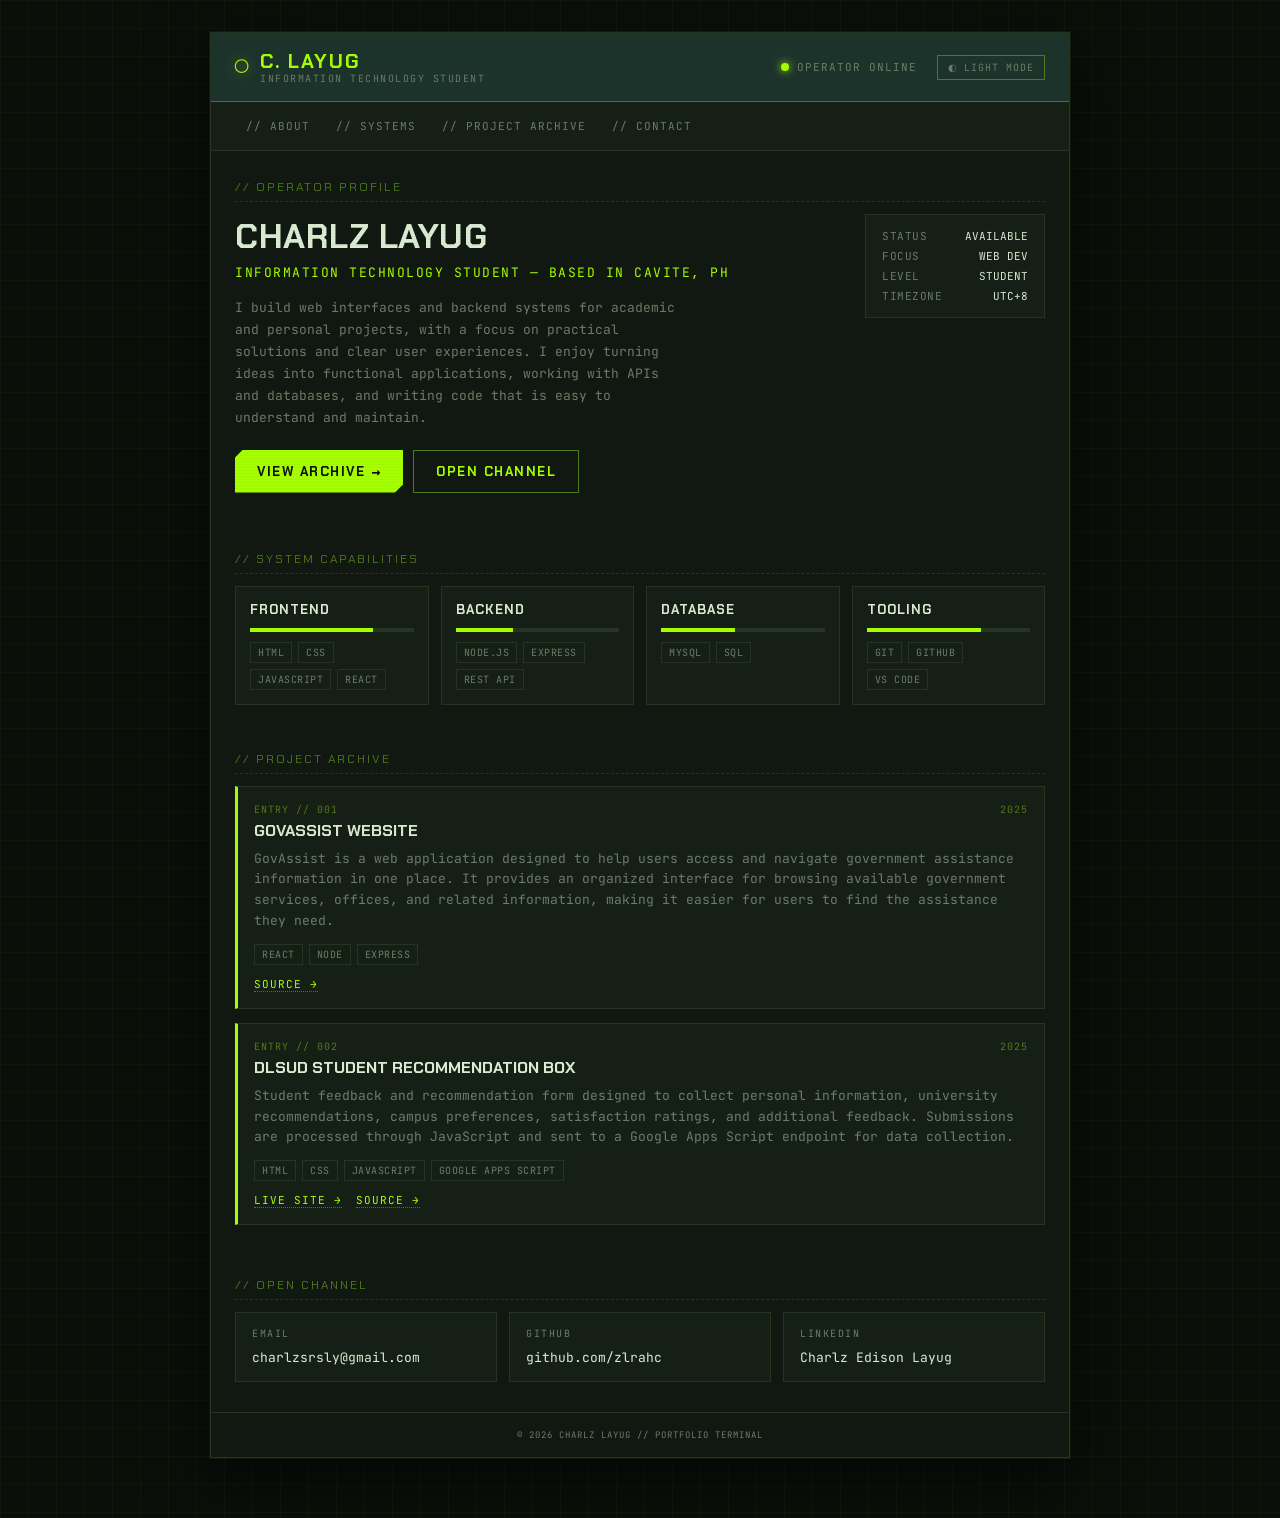
==== Layug-Charlz/index.html @ 7a774f11 "Add portfolio HTML, CSS, and JavaScript" ====
<!DOCTYPE html>
<html lang="en">

<head>
    <meta charset="UTF-8">
    <title>OPERATOR FILE // Portfolio Terminal</title>
    <meta name="viewport" content="width=device-width, initial-scale=1.0">
    <link rel="preconnect" href="https://fonts.googleapis.com">
    <link
        href="https://fonts.googleapis.com/css2?family=Chakra+Petch:wght@500;600;700&family=JetBrains+Mono:wght@400;500;700&display=swap"
        rel="stylesheet">
    <link rel="stylesheet" href="style.css">
</head>

<body>
    <div class="crt-overlay"></div>

    <div class="terminal">
        <!-- ================= HEADER ================= -->
        <header class="corp-bar">
            <div class="corp-id">
                <span class="corp-mark">&#9711;</span>
                <div class="corp-name-block">
                    <span class="corp-name">C. LAYUG</span>
                    <span class="corp-tagline">INFORMATION TECHNOLOGY STUDENT</span>
                </div>
            </div>
            <div class="corp-status">
                <span class="status-dot"></span>
                OPERATOR ONLINE
                <button type="button" id="themeToggle" class="theme-toggle" aria-pressed="false">
                    <span class="theme-toggle-icon">&#9680;</span>
                    <span class="theme-toggle-label">LIGHT MODE</span>
                </button>
            </div>
        </header>

        <nav class="corp-nav">
            <a href="#about">// ABOUT</a>
            <a href="#systems">// SYSTEMS</a>
            <a href="#archive">// PROJECT ARCHIVE</a>
            <a href="#contact">// CONTACT</a>
        </nav>

        <!-- ================= HERO ================= -->
        <section class="panel hero-section" id="about">
            <div class="module-label">// OPERATOR PROFILE</div>
            <div class="hero-grid">
                <div>
                    <h1 class="hero-name">CHARLZ LAYUG</h1>
                    <p class="hero-role">INFORMATION TECHNOLOGY STUDENT &mdash; BASED IN CAVITE, PH</p>
                    <p class="hero-bio">
                        I build web interfaces and backend systems for academic and personal 
                        projects, with a focus on practical solutions and clear user experiences. 
                        I enjoy turning ideas into functional applications, working with APIs 
                        and databases, and writing code that is easy to understand and maintain.
                    </p>
                    <div class="hero-actions">
                        <a class="btn" href="#archive">VIEW ARCHIVE &#8594;</a>
                        <a class="btn btn-ghost" href="#contact">OPEN CHANNEL</a>
                    </div>
                </div>
                <div class="hero-clearance">
                    <dl>
                        <dt>STATUS</dt>
                        <dd>AVAILABLE</dd>
                        <dt>FOCUS</dt>
                        <dd>WEB DEV</dd>
                        <dt>LEVEL</dt>
                        <dd>STUDENT</dd>
                        <dt>TIMEZONE</dt>
                        <dd>UTC+8</dd>
                    </dl>
                </div>
            </div>
        </section>

        <!-- ================= SKILLS / SYSTEMS ================= -->
        <section class="panel" id="systems">
            <div class="module-label">// SYSTEM CAPABILITIES</div>
            <div class="skills-grid">
                <div class="skill-card">
                    <h3>FRONTEND</h3>
                    <div class="skill-bar-track">
                        <div class="skill-bar-fill" style="width: 75%;"></div>
                    </div>
                    <div class="skill-tags">
                        <span class="tag">HTML</span>
                        <span class="tag">CSS</span>
                        <span class="tag">JAVASCRIPT</span>
                        <span class="tag">REACT</span>
                    </div>
                </div>

                <div class="skill-card">
                    <h3>BACKEND</h3>
                    <div class="skill-bar-track">
                        <div class="skill-bar-fill" style="width: 35%;"></div>
                    </div>
                    <div class="skill-tags">
                        <span class="tag">NODE.JS</span>
                        <span class="tag">EXPRESS</span>
                        <span class="tag">REST API</span>
                    </div>
                </div>

                <div class="skill-card">
                    <h3>DATABASE</h3>
                    <div class="skill-bar-track">
                        <div class="skill-bar-fill" style="width: 45%;"></div>
                    </div>
                    <div class="skill-tags">
                        <span class="tag">MYSQL</span>
                        <span class="tag">SQL</span>
                    </div>
                </div>

                <div class="skill-card">
                    <h3>TOOLING</h3>
                    <div class="skill-bar-track">
                        <div class="skill-bar-fill" style="width: 70%;"></div>
                    </div>
                    <div class="skill-tags">
                        <span class="tag">GIT</span>
                        <span class="tag">GITHUB</span>
                        <span class="tag">VS CODE</span>
                    </div>
                </div>
            </div>
        </section>

        <!-- ================= PROJECT ARCHIVE ================= -->
        <section class="panel archive-module" id="archive">
            <div class="module-label">// PROJECT ARCHIVE</div>
            <div class="specimen-list">
                <article class="specimen">
                    <div class="specimen-head">
                        <span class="specimen-id">ENTRY // 001</span>
                        <span class="specimen-id">2025</span>
                    </div>
                    <h3>GOVASSIST WEBSITE</h3>
                    <p>GovAssist is a web application designed to help users access and 
                        navigate government assistance information in one place. 
                        It provides an organized interface for browsing available government 
                        services, offices, and related information, making it easier for 
                        users to find the assistance they need.</p>
                    <div class="specimen-meta">
                        <span class="tag">REACT</span>
                        <span class="tag">NODE</span>
                        <span class="tag">EXPRESS</span>
                    </div>
                    <div class="specimen-links">
                        <a href="https://github.com/zlrahc/government-assistance-website">SOURCE &#8594;</a>
                    </div>
                </article>

                <article class="specimen">
                    <div class="specimen-head">
                        <span class="specimen-id">ENTRY // 002</span>
                        <span class="specimen-id">2025</span>
                    </div>

                    <h3>DLSUD STUDENT RECOMMENDATION BOX</h3>

                    <p>Student feedback and recommendation form designed to collect
                        personal information, university recommendations, campus preferences,
                        satisfaction ratings, and additional feedback. Submissions are
                        processed through JavaScript and sent to a Google Apps Script endpoint
                        for data collection.</p>

                    <div class="specimen-meta">
                        <span class="tag">HTML</span>
                        <span class="tag">CSS</span>
                        <span class="tag">JAVASCRIPT</span>
                        <span class="tag">GOOGLE APPS SCRIPT</span>
                    </div>

                    <div class="specimen-links">
                        <a href="https://zlrahc.github.io/survey-form/">LIVE SITE &#8594;</a>
                        <a href="https://github.com/zlrahc/survey-form">SOURCE &#8594;</a>
                    </div>
                </article>
            </div>
        </section>

        <!-- ================= CONTACT ================= -->
        <section class="panel contact-module" id="contact">
            <div class="module-label">// OPEN CHANNEL</div>
            <div class="contact-grid">
                <div class="contact-card">
                    <span class="label">EMAIL</span>
                    <a href="mailto:charlzsrsly@gmail.com">charlzsrsly@gmail.com</a>
                </div>
                <div class="contact-card">
                    <span class="label">GITHUB</span>
                    <a href="https://github.com/zlrahc">github.com/zlrahc</a>
                </div>
                <div class="contact-card">
                    <span class="label">LINKEDIN</span>
                    <a href="https://linkedin.com/in/charlz-edison-layug-2a43813b9/">Charlz Edison Layug</a>
                </div>
            </div>
        </section>

        <!-- ================= FOOTER ================= -->
        <footer class="corp-footer">
            &#169; 2026 CHARLZ LAYUG // PORTFOLIO TERMINAL
        </footer>
    </div>
    <script src="script.js"></script>
</body>

</html>
---- Layug-Charlz/style.css ----
/* ================= COLOR VARIABLES & THEMES ================= */
        :root {
            --bt-black: #0a0f0a;
            --bt-panel: #111811;
            --bt-panel-alt: #161f15;
            --bt-green: #a6ff00;
            --bt-green-dim: #4f7a1a;
            --bt-teal: #1c332c;
            --bt-text: #d9ecd2;
            --bt-muted: #6b7d68;
            --bt-danger: #ff4d4d;
            --bt-border: #263422;
            --bt-overlay-alpha: 0.5;
        }

        :root[data-theme="light"] {
            --bt-black: #eef4ea;
            --bt-panel: #ffffff;
            --bt-panel-alt: #f4f8f0;
            --bt-green: #5c9a00;
            --bt-green-dim: #86b842;
            --bt-teal: #dceee0;
            --bt-text: #1c261a;
            --bt-muted: #6b7d68;
            --bt-danger: #d63b3b;
            --bt-border: #cfe0c8;
            --bt-overlay-alpha: 0.03;
        }

        * { box-sizing: border-box; }

        body {
            margin: 0;
            padding: 32px 16px 60px;
            background:
                linear-gradient(rgba(166, 255, 0, 0.035) 1px, transparent 1px),
                linear-gradient(90deg, rgba(166, 255, 0, 0.035) 1px, transparent 1px),
                var(--bt-black);
            background-size: 28px 28px, 28px 28px, auto;
            color: var(--bt-text);
            font-family: 'JetBrains Mono', monospace;
            min-height: 100vh;
        }

        .crt-overlay {
            position: fixed;
            inset: 0;
            pointer-events: none;
            z-index: 50;
            background: repeating-linear-gradient(to bottom, rgba(0,0,0,0) 0px, rgba(0,0,0,0) 2px, rgba(0,0,0,0.12) 3px);
            mix-blend-mode: multiply;
            opacity: var(--bt-overlay-alpha);
            transition: opacity 0.2s ease;
        }

        .terminal {
            max-width: 860px;
            margin: 0 auto;
            border: 1px solid var(--bt-border);
            background: var(--bt-panel);
            box-shadow: 0 0 0 1px rgba(166, 255, 0, 0.06), 0 20px 60px rgba(0, 0, 0, 0.6);
            transition: background-color 0.2s ease, border-color 0.2s ease;
        }

        [data-theme="light"] .terminal {
            box-shadow: 0 0 0 1px rgba(92, 154, 0, 0.1), 0 20px 50px rgba(28, 38, 26, 0.12);
        }

        /* ================= HEADER ================= */
        .corp-bar {
            display: flex;
            justify-content: space-between;
            align-items: center;
            flex-wrap: wrap;
            gap: 10px;
            padding: 16px 24px;
            background: var(--bt-teal);
            border-bottom: 1px solid var(--bt-green-dim);
        }

        .corp-id { display: flex; align-items: center; gap: 12px; }

        .corp-mark {
            color: var(--bt-green);
            font-size: 22px;
            line-height: 1;
            filter: drop-shadow(0 0 6px rgba(166, 255, 0, 0.6));
        }

        .corp-name-block { display: flex; flex-direction: column; line-height: 1.2; }

        .corp-name {
            font-family: 'Chakra Petch', sans-serif;
            font-weight: 700;
            font-size: 20px;
            letter-spacing: 2px;
            color: var(--bt-green);
        }

        .corp-tagline { font-size: 10px; letter-spacing: 1.5px; color: var(--bt-muted); }

        .corp-status {
            display: flex;
            align-items: center;
            gap: 8px;
            font-size: 11px;
            letter-spacing: 1px;
            color: var(--bt-muted);
        }

        .status-dot {
            width: 8px;
            height: 8px;
            border-radius: 50%;
            background: var(--bt-green);
            box-shadow: 0 0 8px var(--bt-green);
            animation: pulse 1.8s ease-in-out infinite;
        }

        .theme-toggle {
            display: inline-flex;
            align-items: center;
            gap: 6px;
            margin-left: 12px;
            padding: 5px 10px;
            background: transparent;
            border: 1px solid var(--bt-green-dim);
            color: var(--bt-muted);
            font-family: 'JetBrains Mono', monospace;
            font-size: 10px;
            letter-spacing: 1px;
            cursor: pointer;
            transition: border-color 0.15s ease, color 0.15s ease;
        }

        .theme-toggle:hover { border-color: var(--bt-green); color: var(--bt-green); }

        @keyframes pulse { 0%, 100% { opacity: 1; } 50% { opacity: 0.35; } }

        /* ================= NAV ================= */
        .corp-nav {
            display: flex;
            gap: 4px;
            flex-wrap: wrap;
            padding: 10px 24px;
            background: var(--bt-panel-alt);
            border-bottom: 1px solid var(--bt-border);
        }

        .corp-nav a {
            color: var(--bt-muted);
            text-decoration: none;
            font-size: 11px;
            letter-spacing: 1px;
            padding: 6px 10px;
            border: 1px solid transparent;
            transition: color 0.15s ease, border-color 0.15s ease;
        }

        .corp-nav a:hover, .corp-nav a:focus-visible {
            color: var(--bt-green);
            border-color: var(--bt-green-dim);
            outline: none;
        }

        /* ================= PANEL & HEADINGS ================= */
        .panel { padding: 28px 24px 8px; }

        .module-label {
            font-family: 'Chakra Petch', sans-serif;
            font-size: 12px;
            letter-spacing: 2px;
            color: var(--bt-green-dim);
            margin-bottom: 12px;
            padding-bottom: 6px;
            border-bottom: 1px dashed var(--bt-border);
        }

        /* ================= HERO / OPERATOR PROFILE ================= */
        .hero-section { padding-bottom: 30px; }

        .hero-grid {
            display: grid;
            grid-template-columns: 1fr auto;
            gap: 24px;
            align-items: start;
        }

        .hero-name {
            font-family: 'Chakra Petch', sans-serif;
            font-size: 34px;
            letter-spacing: 0.5px;
            margin: 0 0 6px;
            color: var(--bt-text);
        }

        .hero-role {
            font-size: 13px;
            letter-spacing: 1.5px;
            color: var(--bt-green);
            margin: 0 0 16px;
        }

        .hero-bio {
            font-size: 13px;
            color: var(--bt-muted);
            line-height: 1.7;
            max-width: 56ch;
            margin: 0 0 20px;
        }

        .hero-actions { display: flex; gap: 10px; flex-wrap: wrap; }

        .hero-clearance {
            border: 1px solid var(--bt-border);
            background: var(--bt-panel-alt);
            padding: 14px 16px;
            min-width: 180px;
            font-size: 11px;
        }

        .hero-clearance dl { margin: 0; display: grid; grid-template-columns: auto 1fr; gap: 6px 10px; }
        .hero-clearance dt { color: var(--bt-muted); letter-spacing: 0.5px; }
        .hero-clearance dd { margin: 0; color: var(--bt-text); text-align: right; }

        /* ================= BUTTON ================= */
        .btn {
            display: inline-flex;
            align-items: center;
            gap: 6px;
            background: var(--bt-green);
            color: var(--bt-black);
            border: none;
            font-family: 'Chakra Petch', sans-serif;
            font-weight: 700;
            letter-spacing: 1.5px;
            font-size: 13px;
            padding: 12px 22px;
            cursor: pointer;
            text-decoration: none;
            clip-path: polygon(8px 0, 100% 0, 100% calc(100% - 8px), calc(100% - 8px) 100%, 0 100%, 0 8px);
            transition: filter 0.15s ease;
        }

        .btn:hover, .btn:focus-visible { filter: brightness(1.15); outline: none; }

        .btn-ghost {
            background: transparent;
            color: var(--bt-green);
            border: 1px solid var(--bt-green-dim);
            clip-path: none;
        }

        /* ================= SKILLS / SYSTEMS GRID ================= */
        .skills-grid {
            display: grid;
            grid-template-columns: repeat(auto-fit, minmax(190px, 1fr));
            gap: 12px;
            margin-bottom: 10px;
        }

        .skill-card {
            border: 1px solid var(--bt-border);
            background: var(--bt-panel-alt);
            padding: 14px;
        }

        .skill-card h3 {
            font-family: 'Chakra Petch', sans-serif;
            font-size: 13px;
            letter-spacing: 1px;
            margin: 0 0 10px;
            color: var(--bt-text);
        }

        .skill-bar-track {
            height: 4px;
            background: var(--bt-border);
            margin-bottom: 6px;
            overflow: hidden;
        }

        .skill-bar-fill { height: 100%; background: var(--bt-green); }

        .skill-tags { display: flex; flex-wrap: wrap; gap: 6px; margin-top: 10px; }

        .tag {
            font-size: 10px;
            letter-spacing: 0.5px;
            color: var(--bt-muted);
            border: 1px solid var(--bt-border);
            padding: 3px 7px;
        }

        /* ================= PROJECT ARCHIVE ================= */
        .archive-module { padding-bottom: 24px; }

        .specimen-list { display: flex; flex-direction: column; gap: 14px; }

        .specimen {
            position: relative;
            background: var(--bt-panel-alt);
            border: 1px solid var(--bt-border);
            border-left: 3px solid var(--bt-green);
            padding: 16px;
            text-align: left;
        }

        .specimen-head {
            display: flex;
            justify-content: space-between;
            align-items: baseline;
            gap: 10px;
            flex-wrap: wrap;
        }

        .specimen-id { font-size: 10px; letter-spacing: 1px; color: var(--bt-green-dim); }

        .specimen h3 {
            font-family: 'Chakra Petch', sans-serif;
            font-size: 16px;
            margin: 4px 0 8px;
            color: var(--bt-text);
        }

        .specimen p { font-size: 13px; color: var(--bt-muted); line-height: 1.6; margin: 0 0 12px; }

        .specimen-meta { display: flex; flex-wrap: wrap; gap: 6px; margin-bottom: 12px; }

        .specimen-links { display: flex; gap: 14px; }

        .specimen-links a {
            font-size: 11px;
            letter-spacing: 1px;
            color: var(--bt-green);
            text-decoration: none;
            border-bottom: 1px dotted var(--bt-green-dim);
        }

        .specimen-links a:hover, .specimen-links a:focus-visible { color: var(--bt-text); outline: none; }

        /* ================= CONTACT ================= */
        .contact-module { padding-bottom: 30px; }

        .contact-grid {
            display: grid;
            grid-template-columns: repeat(auto-fit, minmax(200px, 1fr));
            gap: 12px;
        }

        .contact-card {
            border: 1px solid var(--bt-border);
            background: var(--bt-panel-alt);
            padding: 14px 16px;
        }

        .contact-card span.label { display: block; font-size: 10px; letter-spacing: 1.5px; color: var(--bt-muted); margin-bottom: 6px; }
        .contact-card a, .contact-card span.value { color: var(--bt-text); text-decoration: none; font-size: 13px; }
        .contact-card a:hover, .contact-card a:focus-visible { color: var(--bt-green); outline: none; }

        /* ================= FOOTER ================= */
        .corp-footer {
            text-align: center;
            font-size: 9px;
            letter-spacing: 1px;
            color: var(--bt-muted);
            padding: 16px;
            border-top: 1px solid var(--bt-border);
        }

        /* ================= MOBILE ================= */
        @media (max-width: 560px) {
            .hero-grid { grid-template-columns: 1fr; }
            .hero-name { font-size: 26px; }
            .hero-clearance { min-width: 0; }
        }

        @media (prefers-reduced-motion: reduce) {
            .status-dot { animation: none; }
        }
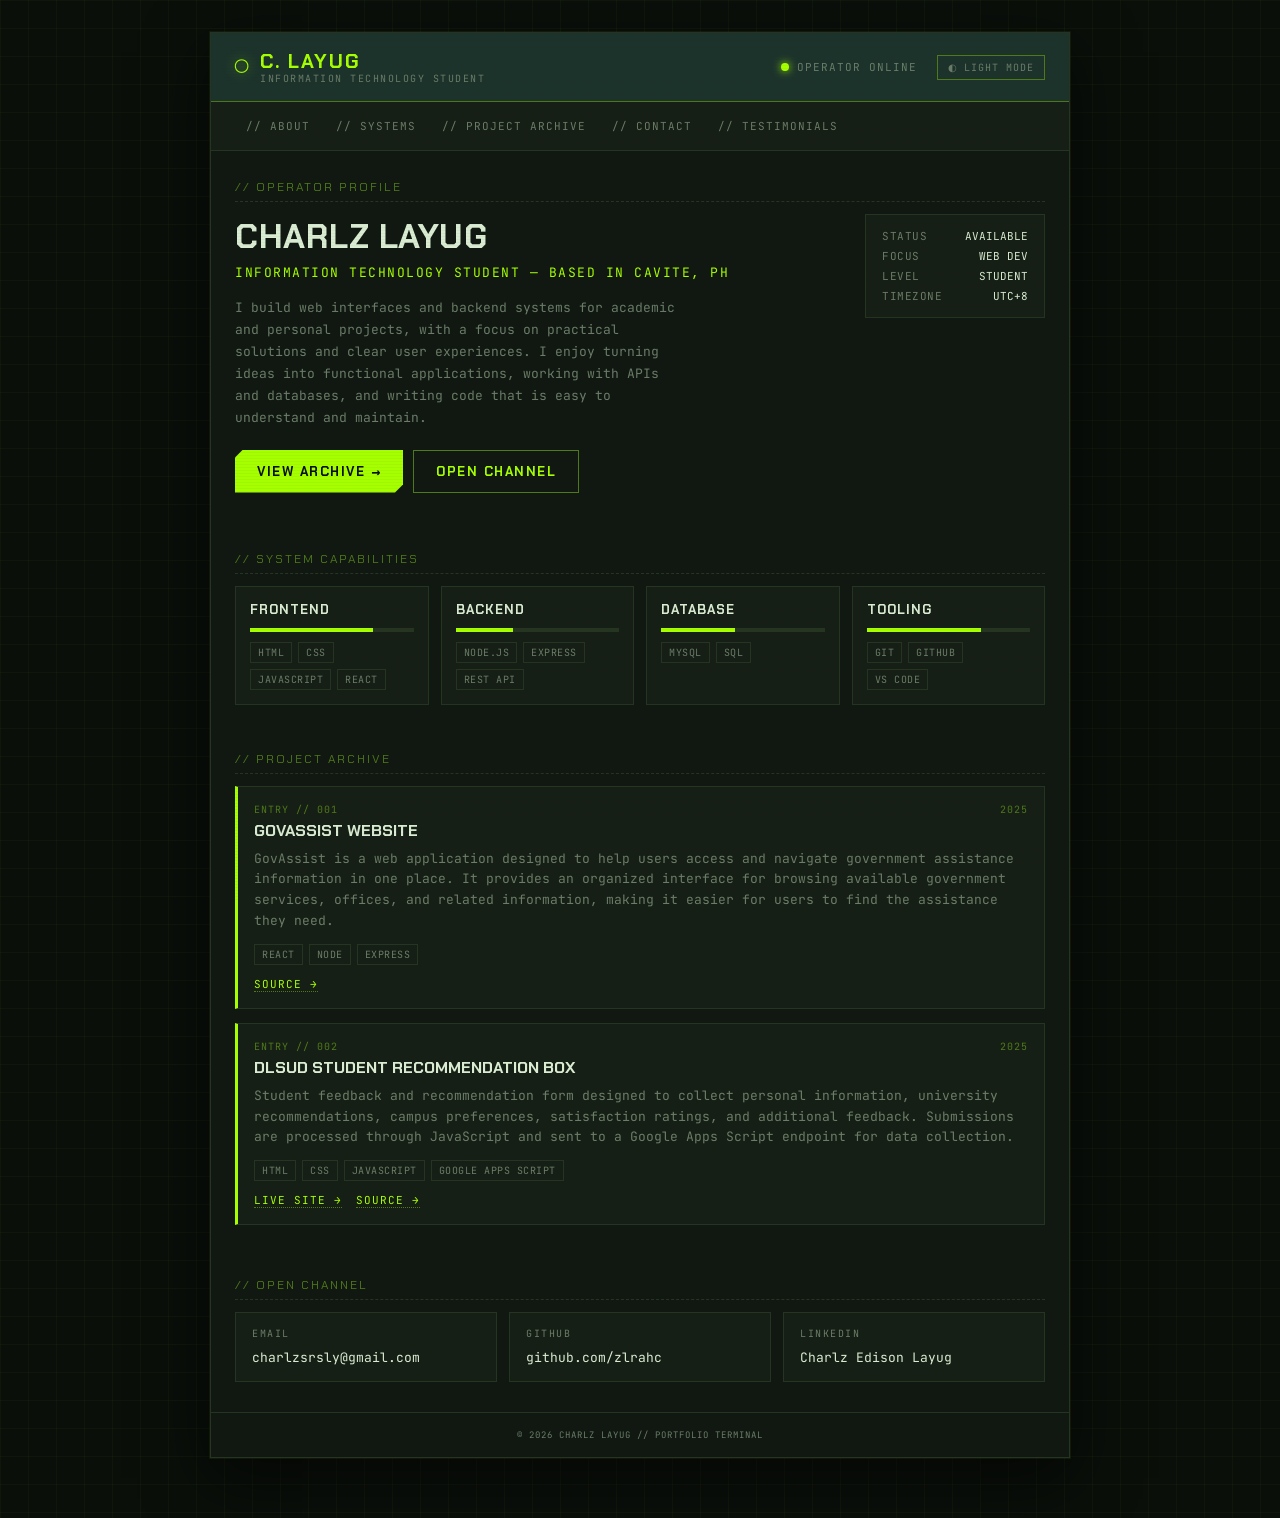
==== commit fe07c249: "Add Testimonial Page" ====
--- a/Layug-Charlz/index.html
+++ b/Layug-Charlz/index.html
@@ -40,6 +40,7 @@
             <a href="#systems">// SYSTEMS</a>
             <a href="#archive">// PROJECT ARCHIVE</a>
             <a href="#contact">// CONTACT</a>
+            <a href="testimonials.html">// TESTIMONIALS</a>
         </nav>
 
         <!-- ================= HERO ================= -->
